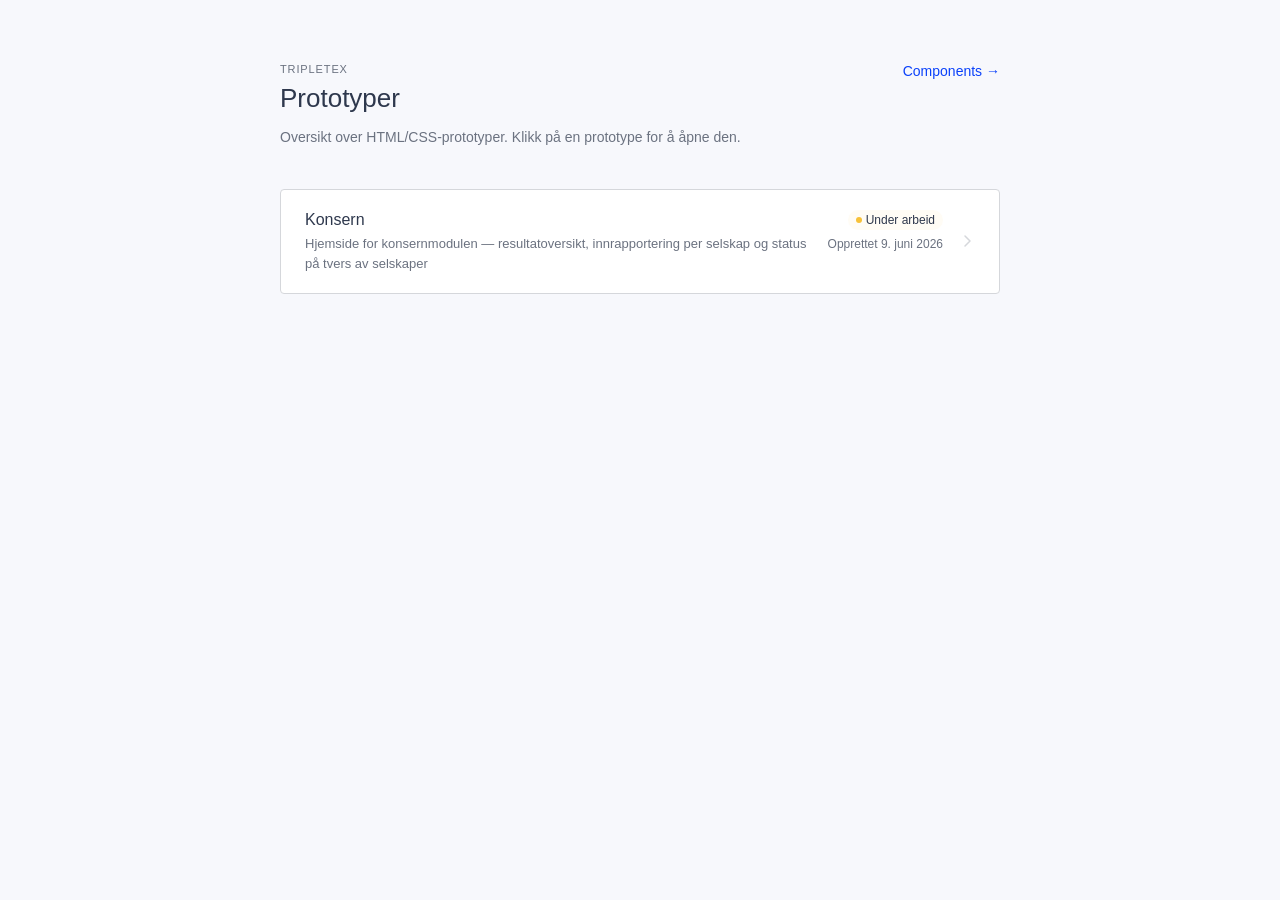
==== index.html @ 68cac2eb "Add spacesuit.js shared nav/topbar component and migrate konsern-v1 - _system/spacesuit.js: config-d" ====
<!DOCTYPE html>
<html lang="no">
<head>
  <meta charset="UTF-8">
  <meta name="viewport" content="width=device-width, initial-scale=1.0">
  <title>Prototyper – Tripletex</title>
  <link rel="stylesheet" href="https://cdn.tripletex.no/google-fonts/rubik-400-500-800.css">
  <link rel="stylesheet" href="_system/tokens.css">
  <style>
    *, *::before, *::after { box-sizing: border-box; margin: 0; padding: 0; }

    body {
      font: 14px/1.5 "Rubik", sans-serif;
      color: var(--text-primary);
      background: var(--surface-background);
      min-height: 100vh;
      padding: var(--space-64) var(--space-32);
    }

    .page { width: 100%; max-width: 720px; margin: 0 auto; }

    .header { margin-bottom: var(--space-40); }

    .header-eyebrow {
      font: 500 11px/1 "Rubik", sans-serif;
      letter-spacing: 0.08em;
      text-transform: uppercase;
      color: var(--text-muted);
      margin-bottom: var(--space-8);
    }

    .header-title {
      font: 500 26px/1.2 "Rubik", sans-serif;
      color: var(--text-primary);
      margin-bottom: var(--space-12);
    }

    .header-desc {
      font: 14px/1.6 "Rubik", sans-serif;
      color: var(--text-muted);
    }

    /* Prototype-kort */
    .proto-card {
      display: flex;
      align-items: center;
      gap: var(--space-16);
      background: var(--surface-default);
      border: 1px solid var(--border-muted);
      border-radius: var(--radius-default);
      margin-bottom: var(--space-16);
      padding: var(--space-20) var(--space-24);
      text-decoration: none;
      color: inherit;
      transition: border-color 0.15s, box-shadow 0.15s;
    }

    .proto-card:hover {
      border-color: var(--border-hover);
      box-shadow: 0 2px 10px rgba(10, 65, 250, 0.07);
    }

    .proto-card-header {
      display: flex;
      align-items: flex-start;
      justify-content: space-between;
      gap: var(--space-16);
      flex: 1;
      min-width: 0;
    }

    .proto-card-title {
      font: 500 16px/1.3 "Rubik", sans-serif;
      color: var(--text-primary);
      margin-bottom: var(--space-4);
    }

    .proto-card-desc {
      font: 13px/1.5 "Rubik", sans-serif;
      color: var(--text-muted);
    }

    .proto-card-meta {
      display: flex;
      flex-direction: column;
      align-items: flex-end;
      gap: var(--space-8);
      flex-shrink: 0;
    }

    .status-badge {
      display: inline-flex;
      align-items: center;
      gap: var(--space-4);
      font: 12px/1 "Rubik", sans-serif;
      padding: var(--space-4) var(--space-8);
      border-radius: var(--radius-full);
    }

    .status-badge::before {
      content: "";
      width: 6px;
      height: 6px;
      border-radius: 50%;
      flex-shrink: 0;
    }

    .status-badge--active {
      background: var(--surface-success-rest);
      color: var(--text-primary);
    }
    .status-badge--active::before { background: var(--surface-success-active); }

    .status-badge--wip {
      background: var(--surface-warning-rest);
      color: var(--text-primary);
    }
    .status-badge--wip::before { background: var(--surface-warning-active); }

    .status-badge--planned {
      background: var(--surface-background);
      border: 1px solid var(--border-muted);
      color: var(--text-muted);
    }
    .status-badge--planned::before { background: var(--border-muted); }

    .proto-date {
      font: 12px/1 "Rubik", sans-serif;
      color: var(--text-muted);
    }

    .proto-card-arrow {
      color: var(--border-muted);
      flex-shrink: 0;
      transition: color 0.15s;
    }

    .proto-card:hover .proto-card-arrow {
      color: var(--text-action);
    }
  </style>
</head>
<body>

<div class="page">

  <div class="header" style="position:relative;">
    <div class="header-eyebrow">Tripletex</div>
    <h1 class="header-title">Prototyper</h1>
    <p class="header-desc">Oversikt over HTML/CSS-prototyper. Klikk på en prototype for å åpne den.</p>
    <a href="Components.html" target="_blank" style="position:absolute;top:0;right:0;font:14px/1 'Rubik',sans-serif;color:var(--text-action);text-decoration:none;">Components →</a>
  </div>

  <!-- Konsern v1 -->
  <a class="proto-card" href="prototyper/konsern-v1/hjem.html" target="_blank">
    <div class="proto-card-header">
      <div>
        <div class="proto-card-title">Konsern</div>
        <div class="proto-card-desc">Hjemside for konsernmodulen — resultatoversikt, innrapportering per selskap og status på tvers av selskaper</div>
      </div>
      <div class="proto-card-meta">
        <span class="status-badge status-badge--wip">Under arbeid</span>
        <span class="proto-date">Opprettet 9. juni 2026</span>
      </div>
    </div>
    <svg class="proto-card-arrow" width="16" height="16" viewBox="0 0 16 16" fill="none">
      <path d="M6 3l5 5-5 5" stroke="currentColor" stroke-width="1.5" stroke-linecap="round" stroke-linejoin="round"/>
    </svg>
  </a>

</div>

</body>
</html>
---- _system/tokens.css ----
/*
 * ============================================================
 * TRIPLETEX DESIGN TOKENS — for HTML/CSS prototyping
 * ============================================================
 *
 * REGLER FOR CLAUDE:
 * - Bruk ALDRI hex-farger direkte. Bruk alltid tokens fra denne filen.
 * - Bruk ALDRI globale tokens (--global-*) direkte i komponenter.
 *   De globale tokenene finnes kun som referanse for de semantiske.
 * - Bruk semantiske tokens (action-*, surface-*, text-*, border-*)
 *   fordi de beskriver HENSIKT, ikke bare farge.
 * - Bruk spacing-verdier fra --space-* og --size-* for padding/gap/margin.
 * - Ikke finn på egne farger, størrelser eller border-radius-verdier.
 *
 * ============================================================
 */

:root {

  /* ----------------------------------------------------------
   * GLOBALE FARGER
   * Ikke bruk disse direkte i komponenter.
   * De semantiske tokenene nedenfor peker på disse.
   * ---------------------------------------------------------- */

  /* Grå */
  --global-grey-05:  #f4f5f6;
  --global-grey-10:  #e9eaed;
  --global-grey-20:  #d5d7db;
  --global-grey-40:  #abafb7;
  --global-grey-60:  #818794;
  --global-grey-71:  #6b7280;
  --global-grey-80:  #51596a;
  --global-grey-100: #2e384d;
  --global-grey-120: #0f131a;

  /* Blå */
  --global-blue-05:  #f2f5ff;
  --global-blue-10:  #e6ebff;
  --global-blue-20:  #ced9fe;
  --global-blue-40:  #9db3fd;
  --global-blue-60:  #6c8dfc;
  --global-blue-80:  #3b67fb;
  --global-blue-100: #0a41fa;
  --global-blue-120: #0834c7;
  --global-blue-130: #002992;

  /* Grønn */
  --global-green-05:  #f4fbf4;
  --global-green-10:  #eaf7e9;
  --global-green-20:  #d6eed5;
  --global-green-40:  #addeab;
  --global-green-60:  #84cd81;
  --global-green-80:  #5bbc57;
  --global-green-100: #33ac2e;
  --global-green-120: #247820;

  /* Rød */
  --global-red-05:  #fef4f5;
  --global-red-10:  #fdeaec;
  --global-red-20:  #fbd6da;
  --global-red-40:  #f6aeb4;
  --global-red-60:  #f1868f;
  --global-red-80:  #ec5e6a;
  --global-red-100: #e83645;
  --global-red-120: #b52a36;

  /* Gul */
  --global-yellow-05:  #fffcf5;
  --global-yellow-10:  #fff9ea;
  --global-yellow-20:  #fef3d7;
  --global-yellow-40:  #fce6af;
  --global-yellow-60:  #fada87;
  --global-yellow-80:  #f8cd5f;
  --global-yellow-100: #f7c137;
  --global-yellow-120: #c4992c;

  /* Lilla */
  --global-purple-05:  #f9f6ff;
  --global-purple-10:  #f3eeff;
  --global-purple-20:  #e8ddff;
  --global-purple-40:  #d1bbff;
  --global-purple-60:  #ba98ff;
  --global-purple-80:  #a376ff;
  --global-purple-100: #8c54ff;
  --global-purple-120: #7043cc;

  /* Turkis */
  --global-turquoise-05:  #f4fafa;
  --global-turquoise-10:  #e8f5f5;
  --global-turquoise-20:  #d4ebeb;
  --global-turquoise-40:  #abd6d6;
  --global-turquoise-60:  #80c1c2;
  --global-turquoise-80:  #57adae;
  --global-turquoise-100: #30999b;
  --global-turquoise-120: #206768;

  /* Misc */
  --global-misc-white:      #ffffff;
  --global-misc-background: #f7f8fc;
  --global-misc-contrast:   #010a59;
  --global-misc-avatar:     #d8d2e9;


  /* ----------------------------------------------------------
   * SEMANTISKE FARGER — BRUK DISSE I KOMPONENTER
   * ---------------------------------------------------------- */

  /* Knapper og handlinger
   * primary  = blå fyllt knapp (hovedhandling)
   * secondary = lys blå knapp (sekundær handling)
   * tertiary  = gjennomsiktig knapp (ghost/tekst-knapp)
   * neutral   = grå bakgrunn, hover blir blå (tabellrader, listelement)
   */
  --action-primary-rest:    var(--global-blue-100);
  --action-primary-hover:   var(--global-blue-120);
  --action-primary-active:  var(--global-blue-130);

  --action-secondary-rest:   var(--global-blue-10);
  --action-secondary-hover:  var(--global-blue-20);
  --action-secondary-active: var(--global-blue-40);

  --action-tertiary-rest:    transparent;
  --action-tertiary-hover:   var(--global-blue-20);
  --action-tertiary-active:  var(--global-blue-10);

  --action-neutral-rest:    var(--global-misc-background);
  --action-neutral-hover:   var(--global-blue-20);
  --action-neutral-active:  var(--global-blue-40);

  /* Bakgrunner (surfaces)
   * background = ytterbakgrunn på siden (#f7f8fc, lys blågrå)
   * default    = hvit bakgrunn, f.eks. kort, panel, modal
   * nav        = sidemenyens bakgrunn (turkis-20)
   * disabled   = grå bakgrunn for deaktivert element
   */
  --surface-background: var(--global-misc-background);
  --surface-default:    var(--global-misc-white);
  --surface-nav:        var(--global-turquoise-20);
  --surface-assistant:  var(--global-turquoise-10); /* #e8f5f5 — Assistent-knapp i topbar */
  --surface-avatar:     var(--global-misc-avatar);  /* #d8d2e9 — Bakgrunn for avatar/initialer */
  --surface-disabled:   var(--global-grey-10);
  --surface-footer:     var(--global-misc-contrast);
  --surface-tooltip:    var(--global-grey-100);
  --surface-modal:      rgba(46, 56, 77, 0.5); /* overlay bak modal */

  /* Status-bakgrunner
   * Bruk -rest som bakgrunn, -highlight som sterkere bakgrunn,
   * -active som fyllt badge/ikon-bakgrunn
   */
  --surface-info-rest:       var(--global-blue-05);
  --surface-info-hover:      var(--global-blue-10);
  --surface-info-highlight:  var(--global-blue-20);
  --surface-info-active:     var(--global-blue-100);

  --surface-success-rest:      var(--global-green-05);
  --surface-success-hover:     var(--global-green-10);
  --surface-success-highlight: var(--global-green-20);
  --surface-success-active:    var(--global-green-100);

  --surface-warning-rest:      var(--global-yellow-05);
  --surface-warning-hover:     var(--global-yellow-10);
  --surface-warning-highlight: var(--global-yellow-20);
  --surface-warning-active:    var(--global-yellow-100);

  --surface-error-rest:      var(--global-red-05);
  --surface-error-hover:     var(--global-red-10);
  --surface-error-highlight: var(--global-red-20);
  --surface-error-active:    var(--global-red-100);

  --surface-automation-rest:      var(--global-purple-05);
  --surface-automation-hover:     var(--global-purple-10);
  --surface-automation-highlight: var(--global-purple-20);
  --surface-automation-active:    var(--global-purple-120);

  /* Tekst
   * primary     = standard brødtekst og overskrifter
   * muted       = sekundær tekst, hjelpetekst, metadata
   * placeholder = plassholdertekst i inputs
   * disabled    = tekst på deaktivert element
   * on-action   = tekst OPPÅ farget knapp (alltid hvit)
   * link        = klikkbare lenker
   * action      = blå tekst som indikerer handling (ikke understreket lenke)
   * active      = blå tekst i aktiv/valgt tilstand
   * footer-*    = tekst i mørk footer
   */
  --text-primary:      var(--global-grey-100);
  --text-muted:        var(--global-grey-71);
  --text-placeholder:  var(--global-grey-40);
  --text-disabled:     var(--global-grey-80);
  --text-on-action:    var(--global-misc-white);
  --text-link:         var(--global-blue-100);
  --text-action:       var(--global-blue-100);
  --text-active:       var(--global-blue-100);
  --text-footer-primary:   var(--global-blue-05);
  --text-footer-link:      var(--global-blue-40);

  /* Kanter (borders)
   * faint    = nesten usynlig skillelinje (f.eks. mellom tabellrader)
   * muted    = lett synlig kant (f.eks. rundt kort)
   * primary  = tydelig kant (f.eks. rundt input i hvile)
   * secondary = alternativ tydelig kant
   * disabled = kant på deaktivert element
   * focus    = blå kant når input er i fokus
   * hover    = kant ved hover
   * active   = kant på valgt/aktivt element
   * highlight = blå uthevingskant
   * underline = svak blå understrek (f.eks. lenker)
   * error/warning/success/info/automation = statuskanter
   */
  --border-faint:     var(--global-grey-10);
  --border-muted:     var(--global-grey-20);
  --border-primary:   var(--global-grey-60);
  --border-secondary: var(--global-grey-40);
  --border-disabled:  var(--global-grey-40);
  --border-focus:     var(--global-blue-60);
  --border-hover:     var(--global-blue-40);
  --border-active:    var(--global-blue-100);
  --border-highlight: var(--global-blue-40);
  --border-underline: var(--global-blue-10);

  --border-info:            var(--global-blue-60);
  --border-info-hover:      var(--global-blue-40);
  --border-info-focus:      var(--global-blue-120);

  --border-success:         var(--global-green-80);
  --border-success-hover:   var(--global-green-40);
  --border-success-focus:   var(--global-green-120);

  --border-warning:         var(--global-yellow-100);
  --border-warning-hover:   var(--global-yellow-40);
  --border-warning-focus:   var(--global-yellow-120);

  --border-error:           var(--global-red-80);
  --border-error-hover:     var(--global-red-40);
  --border-error-focus:     var(--global-red-120);

  --border-automation:       var(--global-purple-80);
  --border-automation-hover: var(--global-purple-40);
  --border-automation-focus: var(--global-purple-120);

  /* Nøytral aktiv-tilstand (f.eks. valgt rad uten blå farge) */
  --surface-neutral-active: var(--global-grey-40);


  /* ----------------------------------------------------------
   * BORDER RADIUS
   * ---------------------------------------------------------- */

  --radius-default: 4px;       /* Bruk på nesten alt: knapper, inputs, kort */
  --radius-full:    9999px;    /* Pille-form: tags, badges, toggle */
  --radius-none:    0px;       /* Ingen avrunding */
  --radius-mobile:  16px;      /* Bunn-sheet og kort på mobil */


  /* ----------------------------------------------------------
   * SPACING OG STØRRELSER
   * Bruk disse for padding, gap og margin — ikke skriv px-verdier direkte.
   * ---------------------------------------------------------- */

  /* Basis spacing-skala (Atlas: 0,1,2,4,8,12,16,20,24,28,32,36,40,44,48...) */
  --space-0:  0px;
  --space-1:  1px;
  --space-2:  2px;
  --space-4:  4px;
  --space-8:  8px;
  --space-12: 12px;
  --space-16: 16px;
  --space-20: 20px;
  --space-24: 24px;
  --space-28: 28px;
  --space-32: 32px;
  --space-36: 36px;
  --space-40: 40px;
  --space-44: 44px;
  --space-48: 48px;
  --space-64: 64px;

  /* Container-padding
   * default = standard innvendig padding i sider og paneler
   * table   = tettere padding i tabellcontainere
   * modal   = romsligere padding i modaler
   */
  --container-padding-default: var(--space-24);
  --container-padding-table:   var(--space-12);
  --container-padding-modal:   var(--space-32);

  /* Element-høyder (bruk på inputs, knapper, select etc.)
   * tiny   = 20px  — svært kompakt, sjelden brukt
   * small  = 24px  — kompakt, f.eks. tags
   * medium = 32px  — standard liten knapp / input
   * large  = 40px  — standard stor knapp / input
   * xl     = 48px  — fremtredende knapp eller søkefelt
   * xxl    = 64px  — hero-knapp eller stor header-komponent
   */
  --size-tiny:   20px;
  --size-small:  24px;
  --size-medium: 32px;
  --size-large:  40px;
  --size-xl:     48px;
  --size-xxl:    64px;

  /* Element-høyder — Atlas-navn (aliaser for --size-* nedenfor) */
  --element-height-tiny:   20px;
  --element-height-small:  24px;
  --element-height-medium: 32px;
  --element-height-large:  40px;

  /* Ikonstørrelser */
  --icon-small:      20px;
  --icon-medium:     24px;
  --icon-large:      48px;
  /* Atlas-navn aliaser */
  --icon-size-small:  20px;
  --icon-size-medium: 24px;
  --icon-size-large:  48px;


  /* ----------------------------------------------------------
   * TABELLSTØRRELSER
   * Tre varianter: compact, standard, detailed
   *
   * compact  = tett tabell, mye data på liten plass
   * standard = standard tabell (bruk denne som default)
   * detailed = romslig tabell med god lesbarhet
   *
   * Bruk ved å sette klassen .table-compact, .table-standard
   * eller .table-detailed på <table>-elementet.
   * ---------------------------------------------------------- */

  --table-row-padding:    8px;   /* standard */
  --table-inner-padding-x: 24px;
  --table-inner-padding-y: 16px;
}

/* Kompakt tabell */
.table-compact {
  --table-row-padding:     0px;
  --table-inner-padding-x: 16px;
  --table-inner-padding-y: 16px;
}

/* Standard tabell (default) */
.table-standard {
  --table-row-padding:     8px;
  --table-inner-padding-x: 24px;
  --table-inner-padding-y: 16px;
}

/* Detaljert / romslig tabell */
.table-detailed {
  --table-row-padding:     12px;
  --table-inner-padding-x: 24px;
  --table-inner-padding-y: 20px;
}
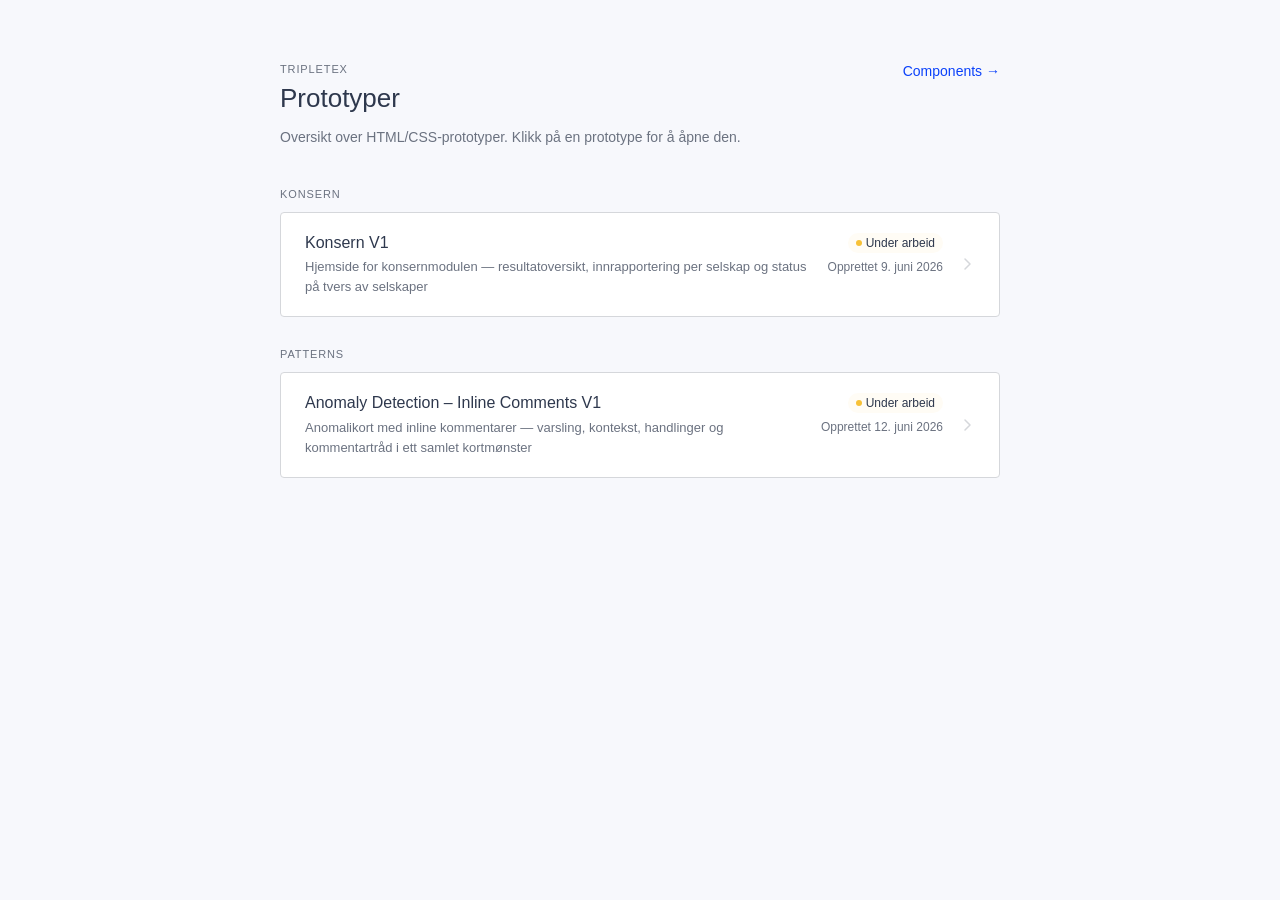
==== commit 605e869b: "Add Anomaly Detection – Inline Comments V1 pattern prototype - prototyper/patterns/anomaly-detection" ====
--- a/index.html
+++ b/index.html
@@ -138,6 +138,16 @@
     .proto-card:hover .proto-card-arrow {
       color: var(--text-action);
     }
+
+    .section-label {
+      font: 500 11px/1 "Rubik", sans-serif;
+      letter-spacing: 0.08em;
+      text-transform: uppercase;
+      color: var(--text-muted);
+      margin-bottom: var(--space-12);
+      margin-top: var(--space-32);
+    }
+    .section-label:first-of-type { margin-top: 0; }
   </style>
 </head>
 <body>
@@ -151,11 +161,12 @@
     <a href="Components.html" target="_blank" style="position:absolute;top:0;right:0;font:14px/1 'Rubik',sans-serif;color:var(--text-action);text-decoration:none;">Components →</a>
   </div>
 
-  <!-- Konsern v1 -->
+  <p class="section-label">Konsern</p>
+
   <a class="proto-card" href="prototyper/konsern-v1/hjem.html" target="_blank">
     <div class="proto-card-header">
       <div>
-        <div class="proto-card-title">Konsern</div>
+        <div class="proto-card-title">Konsern V1</div>
         <div class="proto-card-desc">Hjemside for konsernmodulen — resultatoversikt, innrapportering per selskap og status på tvers av selskaper</div>
       </div>
       <div class="proto-card-meta">
@@ -168,6 +179,24 @@
     </svg>
   </a>
 
+  <p class="section-label">Patterns</p>
+
+  <a class="proto-card" href="prototyper/patterns/anomaly-detection-inline-comments-v1/index.html" target="_blank">
+    <div class="proto-card-header">
+      <div>
+        <div class="proto-card-title">Anomaly Detection – Inline Comments V1</div>
+        <div class="proto-card-desc">Anomalikort med inline kommentarer — varsling, kontekst, handlinger og kommentartråd i ett samlet kortmønster</div>
+      </div>
+      <div class="proto-card-meta">
+        <span class="status-badge status-badge--wip">Under arbeid</span>
+        <span class="proto-date">Opprettet 12. juni 2026</span>
+      </div>
+    </div>
+    <svg class="proto-card-arrow" width="16" height="16" viewBox="0 0 16 16" fill="none">
+      <path d="M6 3l5 5-5 5" stroke="currentColor" stroke-width="1.5" stroke-linecap="round" stroke-linejoin="round"/>
+    </svg>
+  </a>
+
 </div>
 
 </body>
